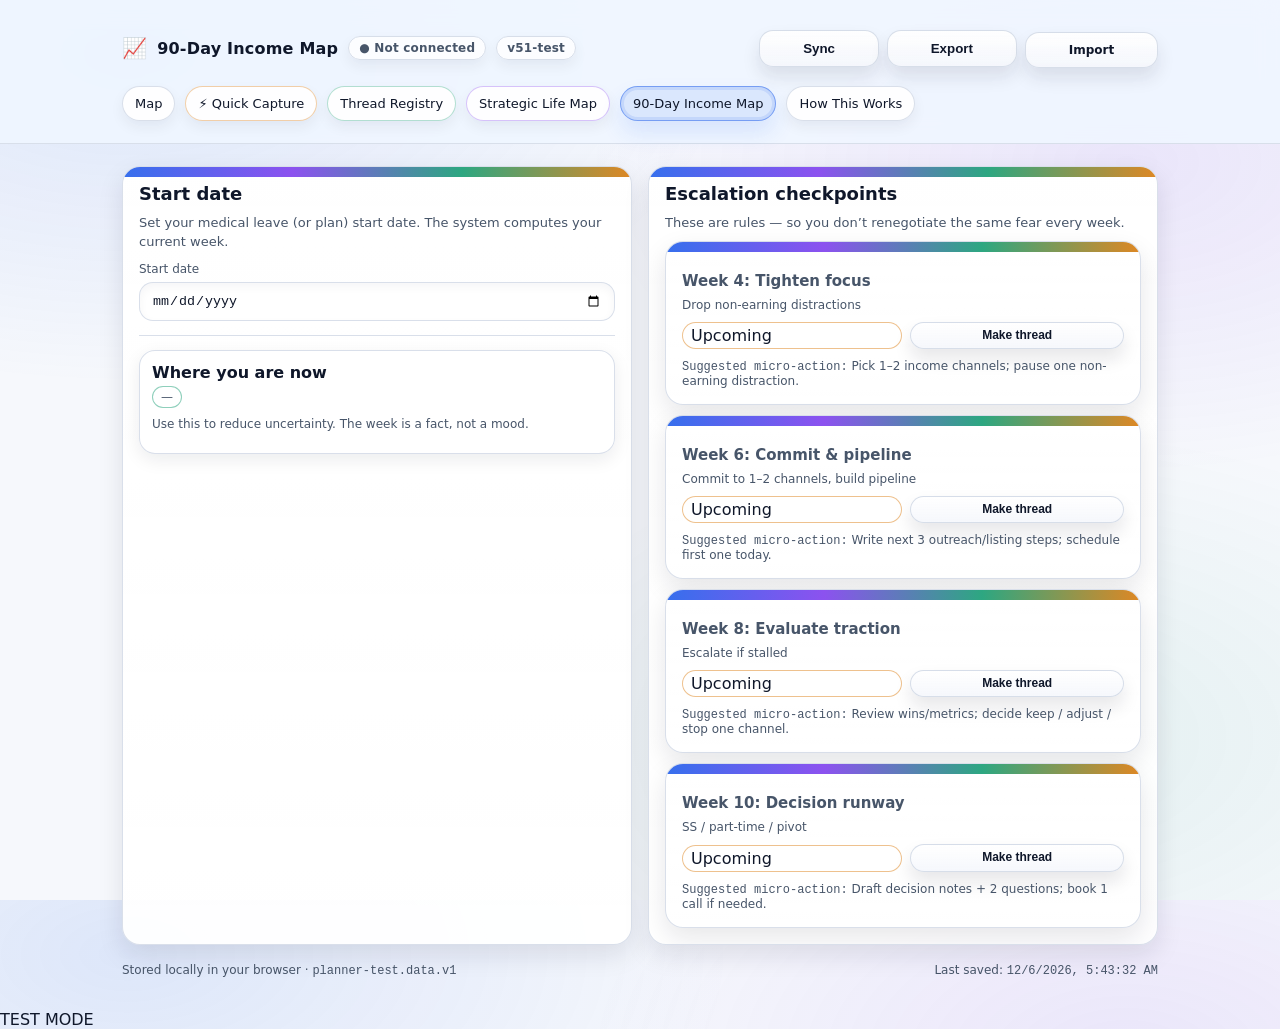
==== 90-day-income-map.html @ 7a64b138 "Add files via upload" ====
<!doctype html>
<html lang="en">
<head>
  <meta charset="utf-8"/>
  <meta name="viewport" content="width=device-width, initial-scale=1"/>
    <meta http-equiv="Cache-Control" content="no-cache, no-store, must-revalidate"/>
  <meta http-equiv="Pragma" content="no-cache"/>
  <meta http-equiv="Expires" content="0"/>
<title>90-Day Income Map · Planner</title>
  <link rel="icon" href="favicon.ico"/>
  <link rel="stylesheet" href="assets/style.css?v=50"/>
</head>
<body data-page="income">

  <div class="topbar">
    <div class="container">
      <div class="row" style="justify-content:space-between">
        <div class="brand">
          <span style="font-size:20px">📈</span>
          <span>90-Day Income Map</span>
          <span class="badge" data-sync-indicator>● Not connected</span><span class="badge" data-build></span>
        </div>
        <div class="row" style="gap:8px">
          <button class="btn" data-open-sync>Sync</button>
          <button class="btn" data-export>Export</button>
          <label class="btn" style="cursor:pointer">
            Import <input type="file" accept="application/json" data-import style="display:none">
          </label>
        </div>
      </div>

      <div class="nav">
        <a data-nav href="index.html">Map</a>
        <a data-nav href="quick-capture.html">⚡ Quick Capture</a>
        <a data-nav href="thread-registry.html">Thread Registry</a>
        <a data-nav href="strategic-life-map.html">Strategic Life Map</a>
        <a data-nav href="90-day-income-map.html">90-Day Income Map</a>
        <a data-nav href="how-this-works.html">How This Works</a>
      </div>
    </div>
  </div>


  <div class="container">
    <div class="grid">
      <div class="card">
        <h2>Start date</h2>
        <p class="kicker">Set your medical leave (or plan) start date. The system computes your current week.</p>
        <label>Start date</label>
        <input id="startDate" type="date"/>
        <hr/>
        <div class="item">
          <strong>Where you are now</strong>
          <div class="meta">
            <span class="pill good" id="weekNow"></span>
          </div>
          <p class="small">Use this to reduce uncertainty. The week is a fact, not a mood.</p>
        </div>
      </div>

      <div class="card">
        <h2>Escalation checkpoints</h2>
        <p class="kicker">These are rules — so you don’t renegotiate the same fear every week.</p>
        <div id="checkpoints" class="list"></div>
      </div>
    </div>

    <div class="footer" data-footer></div>
  </div>


  <!-- Sync Modal -->
  <div class="modal-backdrop" id="syncModalBackdrop" aria-hidden="true">
    <div class="modal" role="dialog" aria-modal="true" aria-label="Sync Settings">
      <div class="modal-header">
        <div class="modal-title">Sync (GitHub Gist)</div>
        <button class="btn" data-close-sync>Close</button>
      </div>
      <p class="kicker">Auto-pull on load is ON. Push is manual. Token stays on this device only.</p>

      <label>Gist ID</label>
      <input id="syncGistId" placeholder="paste the Gist ID from the URL"/>

      <label>GitHub Token (gist read/write)</label>
      <input id="syncToken" type="password" placeholder="paste token here"/>

      <label style="display:flex;align-items:center;gap:10px;margin-top:10px">
        <input id="syncAutoPull" type="checkbox" style="width:auto"> Enable auto-pull on page load
      </label>

      <div class="row" style="margin-top:12px">
        <button class="btn" id="syncSave">Save</button>
        <button class="btn good" id="syncPull">Pull</button>
        <button class="btn warn" id="syncForcePull">Force Pull</button>
        <button class="btn primary" id="syncPush">Push</button>
      </div>
      <div class="row" style="margin-top:10px">
        <button class="btn bad" id="syncClear">Clear sync settings (this device)</button>
      </div>
      <p class="small" id="syncStatus"></p>
      <p class="small">Cloud file name: <span class="mono">planner-data.json</span></p>
    </div>
  </div>


  <script src="assets/app.v51.js?v=50"></script>
</body>
</html>
---- assets/style.css ----
:root{
  --bg:#f6f8fc;
  --panel:#ffffff;
  --text:#0f172a;
  --muted:#475569;
  --line:#d7dee9;
  --accent:#2563eb;
  --accent2:#7c3aed;
  --accent3:#059669;
  --accent4:#d97706;
  --good:#059669;
  --warn:#d97706;
  --bad:#e11d48;
  --shadow: 0 10px 26px rgba(15,23,42,.10);
  --shadowSoft: 0 6px 18px rgba(15,23,42,.08);
  --radius: 18px;
  --mono: ui-monospace, SFMono-Regular, Menlo, Monaco, Consolas, "Liberation Mono", "Courier New", monospace;
  --sans: ui-sans-serif, system-ui, -apple-system, Segoe UI, Roboto, Helvetica, Arial, "Apple Color Emoji","Segoe UI Emoji";
}
*{box-sizing:border-box}
html,body{height:100%}
body{
  margin:0;
  font-family:var(--sans);
  color:var(--text);
  background:
    radial-gradient(1100px 600px at 10% 6%, rgba(37,99,235,.12), transparent 55%),
    radial-gradient(900px 520px at 88% 18%, rgba(124,58,237,.10), transparent 60%),
    radial-gradient(900px 520px at 80% 82%, rgba(5,150,105,.08), transparent 60%),
    var(--bg);
}
a{color:inherit; text-decoration:none}
a:hover{color:var(--accent)}
code{font-family:var(--mono); color:#3730a3}
.container{max-width:1080px; margin:0 auto; padding:22px}
.topbar{
  position:sticky; top:0; z-index:20;
  background: rgba(246,248,252,.86);
  backdrop-filter: blur(12px);
  border-bottom:1px solid rgba(215,222,233,.92);
}
.brand{display:flex; align-items:center; gap:10px; font-weight:780; letter-spacing:.2px}
.badge{
  font-size:12px; padding:4px 10px; border:1px solid var(--line);
  border-radius:999px; color:var(--muted);
  background:rgba(255,255,255,.80);
  box-shadow: 0 6px 14px rgba(15,23,42,.06);
}
.nav{display:flex; flex-wrap:wrap; gap:10px; margin-top:12px}
.nav a{
  font-size:13px;
  padding:9px 12px;
  border:1px solid rgba(215,222,233,.95);
  background: rgba(255,255,255,.92);
  border-radius:999px;
  box-shadow: 0 6px 14px rgba(15,23,42,.06);
  transition: transform .12s ease, box-shadow .12s ease, background .12s ease, border-color .12s ease;
}
.nav a:hover{transform: translateY(-1px); box-shadow: 0 12px 22px rgba(15,23,42,.10); border-color: rgba(37,99,235,.40)}
.nav a.active{
  border-color: rgba(37,99,235,.55);
  background: rgba(37,99,235,.10);
  box-shadow: 0 0 0 3px rgba(37,99,235,.12) inset, 0 12px 22px rgba(37,99,235,.12);
}
.grid{display:grid; grid-template-columns: 1fr 1fr; gap:16px}
@media (max-width: 880px){ .grid{grid-template-columns:1fr} }
.card{
  position:relative;
  background: linear-gradient(180deg, rgba(255,255,255,.98), rgba(255,255,255,.94));
  border:1px solid rgba(215,222,233,.95);
  border-radius: var(--radius);
  padding:16px;
  box-shadow: var(--shadow);
  overflow:hidden;
}
.card::before{
  content:"";
  position:absolute;
  left:0; top:0;
  width:100%;
  height:10px;
  background: linear-gradient(90deg,
    rgba(37,99,235,.92),
    rgba(124,58,237,.88),
    rgba(5,150,105,.84),
    rgba(217,119,6,.88)
  );
}
.card h2{margin:0 0 10px; font-size:18px}
.card h3{margin:14px 0 8px; font-size:15px; color:var(--muted); font-weight:680}
.card p{margin:8px 0; color:var(--muted); line-height:1.45}
.kicker{color:var(--muted); font-size:13px}
hr{border:none; border-top:1px solid rgba(215,222,233,.95); margin:14px 0}
.row{display:flex; gap:10px; flex-wrap:wrap; align-items:center}
.row > * {flex: 1 1 auto}
label{font-size:12px; color:var(--muted); display:block; margin:10px 0 6px}
input, textarea, select{
  width:100%;
  padding:10px 12px;
  border-radius: 14px;
  border:1px solid rgba(215,222,233,.95);
  background: rgba(255,255,255,.96);
  color:var(--text);
  outline:none;
  box-shadow: 0 4px 10px rgba(15,23,42,.04) inset;
}
textarea{min-height:110px; resize:vertical}
input::placeholder, textarea::placeholder{color:#94a3b8}
.btn{
  display:inline-flex; align-items:center; justify-content:center;
  padding:10px 14px;
  border-radius: 14px;
  border:1px solid rgba(215,222,233,.98);
  background: linear-gradient(180deg, rgba(255,255,255,.98), rgba(245,247,252,.92));
  color:var(--text);
  cursor:pointer;
  gap:8px;
  font-weight:700;
  box-shadow: 0 10px 18px rgba(15,23,42,.10);
  transition: transform .10s ease, box-shadow .10s ease, border-color .10s ease;
}
.btn:hover{transform: translateY(-1px); box-shadow: 0 16px 26px rgba(15,23,42,.14); border-color: rgba(37,99,235,.35)}
.btn:active{transform: translateY(0px); box-shadow: 0 8px 14px rgba(15,23,42,.10)}
.btn.primary{background: linear-gradient(180deg, rgba(37,99,235,.18), rgba(37,99,235,.10)); border-color: rgba(37,99,235,.55)}
.btn.good{background: linear-gradient(180deg, rgba(5,150,105,.16), rgba(5,150,105,.08)); border-color: rgba(5,150,105,.45)}
.btn.warn{background: linear-gradient(180deg, rgba(217,119,6,.16), rgba(217,119,6,.08)); border-color: rgba(217,119,6,.45)}
.btn.bad{background: linear-gradient(180deg, rgba(225,29,72,.12), rgba(225,29,72,.06)); border-color: rgba(225,29,72,.45)}
.small{font-size:12px; color:var(--muted)}
.mono{font-family:var(--mono); font-size:12px; color:var(--muted)}
.list{display:flex; flex-direction:column; gap:10px}
.item{
  position:relative;
  border:1px solid rgba(215,222,233,.95);
  border-radius: 16px;
  padding:12px;
  background: rgba(255,255,255,.94);
  box-shadow: var(--shadowSoft);
  transition: transform .12s ease, box-shadow .12s ease, border-color .12s ease;
}
.item:hover{transform: translateY(-1px); box-shadow: 0 16px 28px rgba(15,23,42,.12); border-color: rgba(37,99,235,.25)}
.item strong{display:block; margin-bottom:4px}
.item .meta{display:flex; gap:10px; flex-wrap:wrap; color:var(--muted); font-size:12px}
.pill{padding:3px 8px; border-radius:999px; border:1px solid rgba(215,222,233,.95); background:rgba(255,255,255,.96)}
.pill.good{border-color: rgba(5,150,105,.45)}
.pill.warn{border-color: rgba(217,119,6,.45)}
.pill.bad{border-color: rgba(225,29,72,.45)}
.footer{
  margin:18px 0 10px;
  color:var(--muted);
  font-size:12px;
  display:flex; justify-content:space-between; gap:10px; flex-wrap:wrap;
}
/* Domain coloring */
.domain-strip{
  position:absolute;
  left:0; top:0;
  width:10px; height:100%;
  border-radius: 16px 0 0 16px;
  opacity:.95;
}
.domain-health .domain-strip{ background: rgba(5,150,105,.70); }
.domain-home .domain-strip{ background: rgba(217,119,6,.70); }
.domain-work-income .domain-strip{ background: rgba(37,99,235,.70); }
.domain-relationships .domain-strip{ background: rgba(236,72,153,.55); }
.domain-creative-meaning .domain-strip{ background: rgba(124,58,237,.65); }
.domain-other .domain-strip{ background: rgba(100,116,139,.55); }
.domain-health{ background: linear-gradient(180deg, rgba(236,253,245,.90), rgba(255,255,255,.94)); }
.domain-home{ background: linear-gradient(180deg, rgba(255,251,235,.92), rgba(255,255,255,.94)); }
.domain-work-income{ background: linear-gradient(180deg, rgba(239,246,255,.92), rgba(255,255,255,.94)); }
.domain-relationships{ background: linear-gradient(180deg, rgba(253,242,248,.92), rgba(255,255,255,.94)); }
.domain-creative-meaning{ background: linear-gradient(180deg, rgba(245,243,255,.92), rgba(255,255,255,.94)); }
.domain-other{ background: linear-gradient(180deg, rgba(248,250,252,.92), rgba(255,255,255,.94)); }
/* Page themes */
body[data-page="quick"] .topbar{ background: rgba(255,247,237,.88); }
body[data-page="registry"] .topbar{ background: rgba(240,253,250,.88); }
body[data-page="lifemap"] .topbar{ background: rgba(245,243,255,.88); }
body[data-page="income"] .topbar{ background: rgba(239,246,255,.88); }
body[data-page="home"] .topbar{ background: rgba(246,248,252,.88); }
body[data-page="how"] .topbar{ background: rgba(248,250,252,.88); }
/* Modal */
.modal-backdrop{
  position:fixed; inset:0;
  background: rgba(15,23,42,.35);
  display:none;
  align-items:center;
  justify-content:center;
  z-index:999;
  padding:16px;
}
.modal{
  width:min(680px, 96vw);
  background: #ffffff;
  border:1px solid rgba(215,222,233,.95);
  border-radius: 20px;
  box-shadow: 0 22px 70px rgba(15,23,42,.22);
  padding:18px;
}
.modal-header{display:flex; justify-content:space-between; align-items:center; gap:10px}
.modal-title{ font-size:20px; font-weight:800; }


/* Nav color hints (professional) */
.nav a[data-nav][href="quick-capture.html"]{ border-color: rgba(217,119,6,.35); }
.nav a[data-nav][href="quick-capture.html"].active{ background: rgba(217,119,6,.12); border-color: rgba(217,119,6,.55); box-shadow: 0 0 0 3px rgba(217,119,6,.10) inset, 0 12px 22px rgba(217,119,6,.12); }

.nav a[data-nav][href="thread-registry.html"]{ border-color: rgba(5,150,105,.30); }
.nav a[data-nav][href="thread-registry.html"].active{ background: rgba(5,150,105,.10); border-color: rgba(5,150,105,.50); box-shadow: 0 0 0 3px rgba(5,150,105,.10) inset, 0 12px 22px rgba(5,150,105,.12); }

.nav a[data-nav][href="strategic-life-map.html"]{ border-color: rgba(124,58,237,.30); }
.nav a[data-nav][href="strategic-life-map.html"].active{ background: rgba(124,58,237,.10); border-color: rgba(124,58,237,.50); box-shadow: 0 0 0 3px rgba(124,58,237,.10) inset, 0 12px 22px rgba(124,58,237,.12); }

.nav a[data-nav][href="income-map.html"]{ border-color: rgba(37,99,235,.30); }
.nav a[data-nav][href="income-map.html"].active{ background: rgba(37,99,235,.10); border-color: rgba(37,99,235,.55); }

/* Dopamine mode: same structure, higher color energy (toggleable) */
body.dopamine{
  background:
    radial-gradient(1100px 700px at 10% 6%, rgba(37,99,235,.18), transparent 55%),
    radial-gradient(900px 560px at 88% 18%, rgba(124,58,237,.16), transparent 60%),
    radial-gradient(900px 560px at 80% 82%, rgba(5,150,105,.12), transparent 60%),
    var(--bg);
}
body.dopamine .card::before{
  height:12px;
  background: linear-gradient(90deg,
    rgba(37,99,235,.98),
    rgba(124,58,237,.92),
    rgba(5,150,105,.88),
    rgba(217,119,6,.92)
  );
}

/* Color+ mode (slightly more saturated, still professional) */
html[data-color="plus"]{
  --shadow: 0 12px 30px rgba(15,23,42,.12);
}
html[data-color="plus"] body{
  background:
    radial-gradient(1100px 600px at 10% 6%, rgba(37,99,235,.18), transparent 55%),
    radial-gradient(900px 520px at 88% 18%, rgba(124,58,237,.16), transparent 60%),
    radial-gradient(900px 520px at 80% 82%, rgba(5,150,105,.13), transparent 60%),
    var(--bg);
}
html[data-color="plus"] .card::before{
  background: linear-gradient(90deg,
    rgba(37,99,235,.98),
    rgba(124,58,237,.94),
    rgba(5,150,105,.90),
    rgba(217,119,6,.94)
  );
}


/* --- Strategic Life Map (v11) --- */
.horizon-grid{
  display:grid;
  grid-template-columns: 1fr 1fr 1.2fr; /* 3 Months a bit wider */
  gap:16px;
  align-items:start;
}
@media (max-width: 980px){
  .horizon-grid{ grid-template-columns: 1fr; }
}
.hcol{
  background: rgba(255,255,255,.86);
  border:1px solid rgba(215,222,233,.95);
  border-radius: 18px;
  padding:14px;
  box-shadow: 0 10px 26px rgba(15,23,42,.08);
}
.hcol-head h2{ margin:0 0 6px; font-size:18px; }
.domain-block{
  position:relative;
  margin-top:12px;
  border:1px solid rgba(215,222,233,.95);
  border-radius: 18px;
  padding:12px 12px 10px;
  background: rgba(255,255,255,.92);
  box-shadow: 0 8px 18px rgba(15,23,42,.06);
  overflow:hidden;
}
.domain-head{
  display:flex;
  justify-content:space-between;
  gap:10px;
  align-items:center;
  margin-bottom:10px;
}
.mini-input{
  width: 220px;
  max-width: 44vw;
  padding:10px 12px;
  border-radius: 14px;
  border:1px solid rgba(215,222,233,.95);
  background: rgba(255,255,255,.96);
}
.goal{
  position:relative;
  border:1px solid rgba(215,222,233,.95);
  border-radius: 18px;
  padding:12px;
  background: rgba(255,255,255,.94);
  box-shadow: 0 10px 22px rgba(15,23,42,.08);
  margin-bottom:10px;
}
.goal-head{
  display:flex;
  justify-content:space-between;
  gap:10px;
  align-items:flex-start;
}
.goal .meta{ margin-top:6px; gap:8px; flex-wrap:wrap; display:flex; }
.goal-list{ display:flex; flex-direction:column; }


/* --- Life Map layout fixes (v18) --- */
.horizon-grid{
  grid-template-columns: repeat(3, minmax(320px, 1fr));
}
@media (max-width: 1100px){
  .horizon-grid{
    grid-template-columns: repeat(3, minmax(300px, 1fr));
    overflow-x:auto;
    padding-bottom: 6px;
  }
  .horizon-grid::-webkit-scrollbar{ height:10px; }
}
@media (max-width: 980px){
  .horizon-grid{ grid-template-columns: 1fr; overflow-x:visible; }
}
.domain-head{
  flex-wrap: wrap;
  align-items: flex-start;
}
.domain-head > .row{
  flex-wrap: wrap;
  width: 100%;
  justify-content: flex-start;
}
.domain-head .mini-input{
  flex: 1 1 220px;
  width: auto;
  max-width: 100%;
}
.domain-head .btn{
  white-space: nowrap;
}
.goal-card{
  overflow-wrap: anywhere;
}
.goal-card .row{
  flex-wrap: wrap;
}



/* planner-test ribbon */
@media (prefers-color-scheme: light){
  }


/* Income Map small action button */
.btn.mini{padding:6px 10px; font-size:12px; line-height:1.1;}

/* Life Map goal move arrows */
.btn.arrow{
  min-width:52px;
  height:40px;
  padding:6px 10px;
  font-size:28px;
  line-height:1;
  font-weight:700;
}
.arrow.disabled{
  display:inline-flex;
  align-items:center;
  justify-content:center;
  width:44px;
  height:40px;
  opacity:0.35;
  border:1px solid var(--border);
  border-radius:14px;
  background:rgba(255,255,255,.6);
  font-size:20px;
  font-weight:700;
}

/* --- Morning Map (Phase 1/2) --- */
.hero .h1{font-size:22px;font-weight:800;margin:0;}
.hero .muted{margin-top:4px;}
.grid2{display:grid;grid-template-columns:1.1fr .9fr;gap:16px;align-items:start;}
@media (max-width: 1100px){.grid2{grid-template-columns:1fr;}}
.stack{display:flex;flex-direction:column;gap:16px;}
.cardHeader{display:flex;align-items:center;justify-content:space-between;gap:12px;margin-bottom:10px;}
.h2{font-size:16px;font-weight:800;margin:0;}
.bigText{width:100%;min-height:420px;resize:vertical;}
.scratch{width:100%;min-height:140px;resize:vertical;}
.field{margin-top:10px;}
.field label{display:block;font-size:12px;opacity:.8;margin-bottom:6px;}
.field input,.field select{width:100%;}
.hint{font-size:12px;opacity:.75;margin-top:6px;}
.slot{margin-top:10px;}
.helpIcon{
  margin-left:8px;
  width:22px;height:22px;
  border-radius:999px;
  border:1px solid rgba(70,90,140,.35);
  background:rgba(255,255,255,.75);
  cursor:pointer;
  font-weight:800;
}
.helpIcon:hover{background:#fff;}
.popover[aria-hidden="true"]{display:none;}
.popover{
  position:fixed;inset:0;
  background:rgba(15,18,35,.35);
  display:flex;align-items:flex-end;justify-content:center;
  padding:18px;
  z-index:9999;
}
.popoverInner{
  width:min(760px, 96vw);
  background:#fff;
  border-radius:18px;
  padding:16px;
  box-shadow:0 20px 60px rgba(0,0,0,.25);
}
.popoverText{white-space:pre-wrap;line-height:1.35;margin-bottom:12px;}

/* Home quick links */
.quicklinks{ display:flex; flex-wrap:wrap; gap:10px; }
.qlbtn{
  display:inline-flex; align-items:center; justify-content:center;
  padding:12px 14px; border-radius:14px;
  border:1px solid rgba(0,0,0,.12);
  background: rgba(255,255,255,.8);
  text-decoration:none; color: inherit;
  font-weight: 600;
}
.qlbtn:hover{ box-shadow: 0 10px 24px rgba(0,0,0,.08); transform: translateY(-1px); }


/* === TEST Debug Panel === */
#debugPanel{position:fixed;right:12px;bottom:12px;z-index:9999;background:rgba(20,20,20,.92);color:#fff;border:1px solid rgba(255,255,255,.12);border-radius:12px;min-width:260px;max-width:360px;font-size:12px;box-shadow:0 10px 30px rgba(0,0,0,.35)}
#debugPanel .dbg-head{display:flex;align-items:center;justify-content:space-between;padding:8px 10px;border-bottom:1px solid rgba(255,255,255,.12)}
#debugPanel .dbg-body{padding:8px 10px;line-height:1.4}
#debugPanel .dbg-k{opacity:.75}
#debugPanel .dbg-btn{background:transparent;border:0;color:#fff;cursor:pointer;font-size:14px;line-height:1}


/* Home quick links */
.quicklinksCard{margin:14px 0;}
.quicklinksGrid{display:flex;flex-wrap:wrap;gap:10px;}
.btn.big{padding:12px 14px;border-radius:14px;}
.btn.big{display:inline-flex;align-items:center;justify-content:center;text-decoration:none;}


/* North Star (Orientation Layer) */
.northStarCard{
  background:#ffffff;
  border:1px solid rgba(0,0,0,.08);
  border-radius:16px;
  padding:16px;
  box-shadow:0 10px 26px rgba(0,0,0,.06);
}
.nsPreview{
  font-size:22px;
  font-weight:600;
  color:#2f5fb3;
  line-height:1.35;
  margin:4px 0 10px;
}
.nsText{
  width:100%;
  min-height:120px;
  font-size:16px;
  line-height:1.5;
  padding:12px;
  border-radius:12px;
  border:1px solid rgba(0,0,0,.12);
}
.notesText{
  width:100%;
  min-height:260px;
  font-size:14px;
  line-height:1.5;
  padding:12px;
  border-radius:12px;
  border:1px solid rgba(0,0,0,.12);
  color:#111;
}
.spacer{height:14px;}
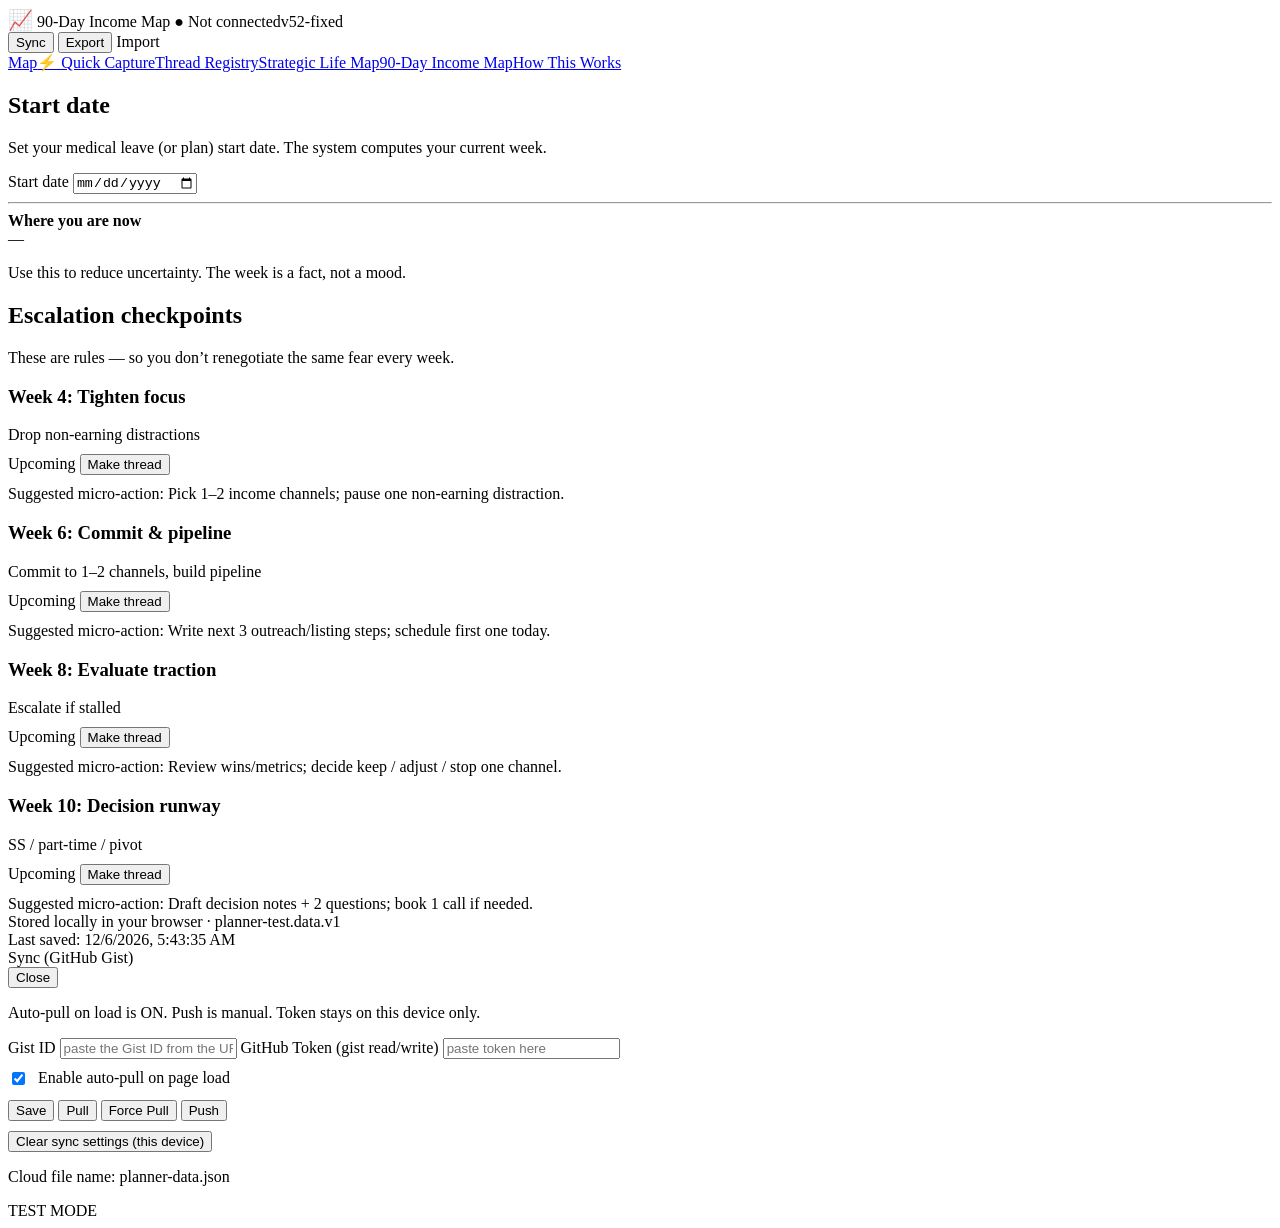
==== commit 092b93bb: "Add files via upload" ====
--- a/90-day-income-map.html
+++ b/90-day-income-map.html
@@ -8,7 +8,7 @@
   <meta http-equiv="Expires" content="0"/>
 <title>90-Day Income Map · Planner</title>
   <link rel="icon" href="favicon.ico"/>
-  <link rel="stylesheet" href="assets/style.css?v=50"/>
+  <link rel="stylesheet" href="assets/style.css?v=52"/>
 </head>
 <body data-page="income">
 
@@ -103,6 +103,6 @@
   </div>
 
 
-  <script src="assets/app.v51.js?v=50"></script>
+  <script src="assets/app.v52.js?v=52"></script>
 </body>
 </html>
--- a/assets/style.css
+++ b/assets/style.css
@@ -1,492 +1,57 @@
-:root{
-  --bg:#f6f8fc;
-  --panel:#ffffff;
-  --text:#0f172a;
-  --muted:#475569;
-  --line:#d7dee9;
-  --accent:#2563eb;
-  --accent2:#7c3aed;
-  --accent3:#059669;
-  --accent4:#d97706;
-  --good:#059669;
-  --warn:#d97706;
-  --bad:#e11d48;
-  --shadow: 0 10px 26px rgba(15,23,42,.10);
-  --shadowSoft: 0 6px 18px rgba(15,23,42,.08);
-  --radius: 18px;
-  --mono: ui-monospace, SFMono-Regular, Menlo, Monaco, Consolas, "Liberation Mono", "Courier New", monospace;
-  --sans: ui-sans-serif, system-ui, -apple-system, Segoe UI, Roboto, Helvetica, Arial, "Apple Color Emoji","Segoe UI Emoji";
-}
-*{box-sizing:border-box}
-html,body{height:100%}
-body{
-  margin:0;
-  font-family:var(--sans);
-  color:var(--text);
-  background:
-    radial-gradient(1100px 600px at 10% 6%, rgba(37,99,235,.12), transparent 55%),
-    radial-gradient(900px 520px at 88% 18%, rgba(124,58,237,.10), transparent 60%),
-    radial-gradient(900px 520px at 80% 82%, rgba(5,150,105,.08), transparent 60%),
-    var(--bg);
-}
-a{color:inherit; text-decoration:none}
-a:hover{color:var(--accent)}
-code{font-family:var(--mono); color:#3730a3}
-.container{max-width:1080px; margin:0 auto; padding:22px}
-.topbar{
-  position:sticky; top:0; z-index:20;
-  background: rgba(246,248,252,.86);
-  backdrop-filter: blur(12px);
-  border-bottom:1px solid rgba(215,222,233,.92);
-}
-.brand{display:flex; align-items:center; gap:10px; font-weight:780; letter-spacing:.2px}
-.badge{
-  font-size:12px; padding:4px 10px; border:1px solid var(--line);
-  border-radius:999px; color:var(--muted);
-  background:rgba(255,255,255,.80);
-  box-shadow: 0 6px 14px rgba(15,23,42,.06);
-}
-.nav{display:flex; flex-wrap:wrap; gap:10px; margin-top:12px}
-.nav a{
-  font-size:13px;
-  padding:9px 12px;
-  border:1px solid rgba(215,222,233,.95);
-  background: rgba(255,255,255,.92);
-  border-radius:999px;
-  box-shadow: 0 6px 14px rgba(15,23,42,.06);
-  transition: transform .12s ease, box-shadow .12s ease, background .12s ease, border-color .12s ease;
-}
-.nav a:hover{transform: translateY(-1px); box-shadow: 0 12px 22px rgba(15,23,42,.10); border-color: rgba(37,99,235,.40)}
-.nav a.active{
-  border-color: rgba(37,99,235,.55);
-  background: rgba(37,99,235,.10);
-  box-shadow: 0 0 0 3px rgba(37,99,235,.12) inset, 0 12px 22px rgba(37,99,235,.12);
-}
-.grid{display:grid; grid-template-columns: 1fr 1fr; gap:16px}
-@media (max-width: 880px){ .grid{grid-template-columns:1fr} }
-.card{
-  position:relative;
-  background: linear-gradient(180deg, rgba(255,255,255,.98), rgba(255,255,255,.94));
-  border:1px solid rgba(215,222,233,.95);
-  border-radius: var(--radius);
-  padding:16px;
-  box-shadow: var(--shadow);
-  overflow:hidden;
-}
-.card::before{
-  content:"";
-  position:absolute;
-  left:0; top:0;
-  width:100%;
-  height:10px;
-  background: linear-gradient(90deg,
-    rgba(37,99,235,.92),
-    rgba(124,58,237,.88),
-    rgba(5,150,105,.84),
-    rgba(217,119,6,.88)
-  );
-}
-.card h2{margin:0 0 10px; font-size:18px}
-.card h3{margin:14px 0 8px; font-size:15px; color:var(--muted); font-weight:680}
-.card p{margin:8px 0; color:var(--muted); line-height:1.45}
-.kicker{color:var(--muted); font-size:13px}
-hr{border:none; border-top:1px solid rgba(215,222,233,.95); margin:14px 0}
-.row{display:flex; gap:10px; flex-wrap:wrap; align-items:center}
-.row > * {flex: 1 1 auto}
-label{font-size:12px; color:var(--muted); display:block; margin:10px 0 6px}
-input, textarea, select{
-  width:100%;
-  padding:10px 12px;
-  border-radius: 14px;
-  border:1px solid rgba(215,222,233,.95);
-  background: rgba(255,255,255,.96);
-  color:var(--text);
-  outline:none;
-  box-shadow: 0 4px 10px rgba(15,23,42,.04) inset;
-}
-textarea{min-height:110px; resize:vertical}
-input::placeholder, textarea::placeholder{color:#94a3b8}
-.btn{
-  display:inline-flex; align-items:center; justify-content:center;
-  padding:10px 14px;
-  border-radius: 14px;
-  border:1px solid rgba(215,222,233,.98);
-  background: linear-gradient(180deg, rgba(255,255,255,.98), rgba(245,247,252,.92));
-  color:var(--text);
-  cursor:pointer;
-  gap:8px;
-  font-weight:700;
-  box-shadow: 0 10px 18px rgba(15,23,42,.10);
-  transition: transform .10s ease, box-shadow .10s ease, border-color .10s ease;
-}
-.btn:hover{transform: translateY(-1px); box-shadow: 0 16px 26px rgba(15,23,42,.14); border-color: rgba(37,99,235,.35)}
-.btn:active{transform: translateY(0px); box-shadow: 0 8px 14px rgba(15,23,42,.10)}
-.btn.primary{background: linear-gradient(180deg, rgba(37,99,235,.18), rgba(37,99,235,.10)); border-color: rgba(37,99,235,.55)}
-.btn.good{background: linear-gradient(180deg, rgba(5,150,105,.16), rgba(5,150,105,.08)); border-color: rgba(5,150,105,.45)}
-.btn.warn{background: linear-gradient(180deg, rgba(217,119,6,.16), rgba(217,119,6,.08)); border-color: rgba(217,119,6,.45)}
-.btn.bad{background: linear-gradient(180deg, rgba(225,29,72,.12), rgba(225,29,72,.06)); border-color: rgba(225,29,72,.45)}
-.small{font-size:12px; color:var(--muted)}
-.mono{font-family:var(--mono); font-size:12px; color:var(--muted)}
-.list{display:flex; flex-direction:column; gap:10px}
-.item{
-  position:relative;
-  border:1px solid rgba(215,222,233,.95);
-  border-radius: 16px;
-  padding:12px;
-  background: rgba(255,255,255,.94);
-  box-shadow: var(--shadowSoft);
-  transition: transform .12s ease, box-shadow .12s ease, border-color .12s ease;
-}
-.item:hover{transform: translateY(-1px); box-shadow: 0 16px 28px rgba(15,23,42,.12); border-color: rgba(37,99,235,.25)}
-.item strong{display:block; margin-bottom:4px}
-.item .meta{display:flex; gap:10px; flex-wrap:wrap; color:var(--muted); font-size:12px}
-.pill{padding:3px 8px; border-radius:999px; border:1px solid rgba(215,222,233,.95); background:rgba(255,255,255,.96)}
-.pill.good{border-color: rgba(5,150,105,.45)}
-.pill.warn{border-color: rgba(217,119,6,.45)}
-.pill.bad{border-color: rgba(225,29,72,.45)}
-.footer{
-  margin:18px 0 10px;
-  color:var(--muted);
-  font-size:12px;
-  display:flex; justify-content:space-between; gap:10px; flex-wrap:wrap;
-}
-/* Domain coloring */
-.domain-strip{
-  position:absolute;
-  left:0; top:0;
-  width:10px; height:100%;
-  border-radius: 16px 0 0 16px;
-  opacity:.95;
-}
-.domain-health .domain-strip{ background: rgba(5,150,105,.70); }
-.domain-home .domain-strip{ background: rgba(217,119,6,.70); }
-.domain-work-income .domain-strip{ background: rgba(37,99,235,.70); }
-.domain-relationships .domain-strip{ background: rgba(236,72,153,.55); }
-.domain-creative-meaning .domain-strip{ background: rgba(124,58,237,.65); }
-.domain-other .domain-strip{ background: rgba(100,116,139,.55); }
-.domain-health{ background: linear-gradient(180deg, rgba(236,253,245,.90), rgba(255,255,255,.94)); }
-.domain-home{ background: linear-gradient(180deg, rgba(255,251,235,.92), rgba(255,255,255,.94)); }
-.domain-work-income{ background: linear-gradient(180deg, rgba(239,246,255,.92), rgba(255,255,255,.94)); }
-.domain-relationships{ background: linear-gradient(180deg, rgba(253,242,248,.92), rgba(255,255,255,.94)); }
-.domain-creative-meaning{ background: linear-gradient(180deg, rgba(245,243,255,.92), rgba(255,255,255,.94)); }
-.domain-other{ background: linear-gradient(180deg, rgba(248,250,252,.92), rgba(255,255,255,.94)); }
-/* Page themes */
-body[data-page="quick"] .topbar{ background: rgba(255,247,237,.88); }
-body[data-page="registry"] .topbar{ background: rgba(240,253,250,.88); }
-body[data-page="lifemap"] .topbar{ background: rgba(245,243,255,.88); }
-body[data-page="income"] .topbar{ background: rgba(239,246,255,.88); }
-body[data-page="home"] .topbar{ background: rgba(246,248,252,.88); }
-body[data-page="how"] .topbar{ background: rgba(248,250,252,.88); }
-/* Modal */
-.modal-backdrop{
-  position:fixed; inset:0;
-  background: rgba(15,23,42,.35);
-  display:none;
-  align-items:center;
-  justify-content:center;
-  z-index:999;
-  padding:16px;
-}
-.modal{
-  width:min(680px, 96vw);
-  background: #ffffff;
-  border:1px solid rgba(215,222,233,.95);
-  border-radius: 20px;
-  box-shadow: 0 22px 70px rgba(15,23,42,.22);
-  padding:18px;
-}
-.modal-header{display:flex; justify-content:space-between; align-items:center; gap:10px}
-.modal-title{ font-size:20px; font-weight:800; }
 
-
-/* Nav color hints (professional) */
-.nav a[data-nav][href="quick-capture.html"]{ border-color: rgba(217,119,6,.35); }
-.nav a[data-nav][href="quick-capture.html"].active{ background: rgba(217,119,6,.12); border-color: rgba(217,119,6,.55); box-shadow: 0 0 0 3px rgba(217,119,6,.10) inset, 0 12px 22px rgba(217,119,6,.12); }
-
-.nav a[data-nav][href="thread-registry.html"]{ border-color: rgba(5,150,105,.30); }
-.nav a[data-nav][href="thread-registry.html"].active{ background: rgba(5,150,105,.10); border-color: rgba(5,150,105,.50); box-shadow: 0 0 0 3px rgba(5,150,105,.10) inset, 0 12px 22px rgba(5,150,105,.12); }
-
-.nav a[data-nav][href="strategic-life-map.html"]{ border-color: rgba(124,58,237,.30); }
-.nav a[data-nav][href="strategic-life-map.html"].active{ background: rgba(124,58,237,.10); border-color: rgba(124,58,237,.50); box-shadow: 0 0 0 3px rgba(124,58,237,.10) inset, 0 12px 22px rgba(124,58,237,.12); }
-
-.nav a[data-nav][href="income-map.html"]{ border-color: rgba(37,99,235,.30); }
-.nav a[data-nav][href="income-map.html"].active{ background: rgba(37,99,235,.10); border-color: rgba(37,99,235,.55); }
-
-/* Dopamine mode: same structure, higher color energy (toggleable) */
-body.dopamine{
-  background:
-    radial-gradient(1100px 700px at 10% 6%, rgba(37,99,235,.18), transparent 55%),
-    radial-gradient(900px 560px at 88% 18%, rgba(124,58,237,.16), transparent 60%),
-    radial-gradient(900px 560px at 80% 82%, rgba(5,150,105,.12), transparent 60%),
-    var(--bg);
-}
-body.dopamine .card::before{
-  height:12px;
-  background: linear-gradient(90deg,
-    rgba(37,99,235,.98),
-    rgba(124,58,237,.92),
-    rgba(5,150,105,.88),
-    rgba(217,119,6,.92)
-  );
+/* === Arrow buttons (Life Map horizon move) === */
+.arrow-btn {
+  font-size: 12px;
+  font-weight: 700;
+  padding: 6px 10px;
+  white-space: nowrap;
+  letter-spacing: .2px;
+  border-radius: 10px;
+  line-height: 1.2;
+  min-width: 72px;
 }
 
-/* Color+ mode (slightly more saturated, still professional) */
-html[data-color="plus"]{
-  --shadow: 0 12px 30px rgba(15,23,42,.12);
+/* === Thread link pills with status badge (Life Map) === */
+.thread-links-row {
+  display: flex;
+  flex-wrap: wrap;
+  gap: 6px;
+  margin-top: 8px;
 }
-html[data-color="plus"] body{
-  background:
-    radial-gradient(1100px 600px at 10% 6%, rgba(37,99,235,.18), transparent 55%),
-    radial-gradient(900px 520px at 88% 18%, rgba(124,58,237,.16), transparent 60%),
-    radial-gradient(900px 520px at 80% 82%, rgba(5,150,105,.13), transparent 60%),
-    var(--bg);
+.thread-link-pill {
+  display: inline-flex;
+  align-items: center;
+  gap: 5px;
+  padding: 5px 10px;
+  border-radius: 999px;
+  border: 1px solid rgba(37,99,235,.30);
+  background: rgba(239,246,255,.80);
+  cursor: pointer;
+  font-size: 12px;
+  font-weight: 600;
+  max-width: 100%;
+  transition: box-shadow .12s, transform .12s;
 }
-html[data-color="plus"] .card::before{
-  background: linear-gradient(90deg,
-    rgba(37,99,235,.98),
-    rgba(124,58,237,.94),
-    rgba(5,150,105,.90),
-    rgba(217,119,6,.94)
-  );
+.thread-link-pill:hover {
+  box-shadow: 0 6px 16px rgba(37,99,235,.18);
+  transform: translateY(-1px);
 }
-
-
-/* --- Strategic Life Map (v11) --- */
-.horizon-grid{
-  display:grid;
-  grid-template-columns: 1fr 1fr 1.2fr; /* 3 Months a bit wider */
-  gap:16px;
-  align-items:start;
+.tlp-icon  { flex-shrink: 0; }
+.tlp-title {
+  overflow: hidden;
+  text-overflow: ellipsis;
+  white-space: nowrap;
+  max-width: 160px;
+  color: #1e40af;
 }
-@media (max-width: 980px){
-  .horizon-grid{ grid-template-columns: 1fr; }
+.tlp-status {
+  flex-shrink: 0;
+  padding: 2px 7px;
+  border-radius: 999px;
+  font-size: 11px;
+  font-weight: 700;
 }
-.hcol{
-  background: rgba(255,255,255,.86);
-  border:1px solid rgba(215,222,233,.95);
-  border-radius: 18px;
-  padding:14px;
-  box-shadow: 0 10px 26px rgba(15,23,42,.08);
-}
-.hcol-head h2{ margin:0 0 6px; font-size:18px; }
-.domain-block{
-  position:relative;
-  margin-top:12px;
-  border:1px solid rgba(215,222,233,.95);
-  border-radius: 18px;
-  padding:12px 12px 10px;
-  background: rgba(255,255,255,.92);
-  box-shadow: 0 8px 18px rgba(15,23,42,.06);
-  overflow:hidden;
-}
-.domain-head{
-  display:flex;
-  justify-content:space-between;
-  gap:10px;
-  align-items:center;
-  margin-bottom:10px;
-}
-.mini-input{
-  width: 220px;
-  max-width: 44vw;
-  padding:10px 12px;
-  border-radius: 14px;
-  border:1px solid rgba(215,222,233,.95);
-  background: rgba(255,255,255,.96);
-}
-.goal{
-  position:relative;
-  border:1px solid rgba(215,222,233,.95);
-  border-radius: 18px;
-  padding:12px;
-  background: rgba(255,255,255,.94);
-  box-shadow: 0 10px 22px rgba(15,23,42,.08);
-  margin-bottom:10px;
-}
-.goal-head{
-  display:flex;
-  justify-content:space-between;
-  gap:10px;
-  align-items:flex-start;
-}
-.goal .meta{ margin-top:6px; gap:8px; flex-wrap:wrap; display:flex; }
-.goal-list{ display:flex; flex-direction:column; }
-
-
-/* --- Life Map layout fixes (v18) --- */
-.horizon-grid{
-  grid-template-columns: repeat(3, minmax(320px, 1fr));
-}
-@media (max-width: 1100px){
-  .horizon-grid{
-    grid-template-columns: repeat(3, minmax(300px, 1fr));
-    overflow-x:auto;
-    padding-bottom: 6px;
-  }
-  .horizon-grid::-webkit-scrollbar{ height:10px; }
-}
-@media (max-width: 980px){
-  .horizon-grid{ grid-template-columns: 1fr; overflow-x:visible; }
-}
-.domain-head{
-  flex-wrap: wrap;
-  align-items: flex-start;
-}
-.domain-head > .row{
-  flex-wrap: wrap;
-  width: 100%;
-  justify-content: flex-start;
-}
-.domain-head .mini-input{
-  flex: 1 1 220px;
-  width: auto;
-  max-width: 100%;
-}
-.domain-head .btn{
-  white-space: nowrap;
-}
-.goal-card{
-  overflow-wrap: anywhere;
-}
-.goal-card .row{
-  flex-wrap: wrap;
-}
-
-
-
-/* planner-test ribbon */
-@media (prefers-color-scheme: light){
-  }
-
-
-/* Income Map small action button */
-.btn.mini{padding:6px 10px; font-size:12px; line-height:1.1;}
-
-/* Life Map goal move arrows */
-.btn.arrow{
-  min-width:52px;
-  height:40px;
-  padding:6px 10px;
-  font-size:28px;
-  line-height:1;
-  font-weight:700;
-}
-.arrow.disabled{
-  display:inline-flex;
-  align-items:center;
-  justify-content:center;
-  width:44px;
-  height:40px;
-  opacity:0.35;
-  border:1px solid var(--border);
-  border-radius:14px;
-  background:rgba(255,255,255,.6);
-  font-size:20px;
-  font-weight:700;
-}
-
-/* --- Morning Map (Phase 1/2) --- */
-.hero .h1{font-size:22px;font-weight:800;margin:0;}
-.hero .muted{margin-top:4px;}
-.grid2{display:grid;grid-template-columns:1.1fr .9fr;gap:16px;align-items:start;}
-@media (max-width: 1100px){.grid2{grid-template-columns:1fr;}}
-.stack{display:flex;flex-direction:column;gap:16px;}
-.cardHeader{display:flex;align-items:center;justify-content:space-between;gap:12px;margin-bottom:10px;}
-.h2{font-size:16px;font-weight:800;margin:0;}
-.bigText{width:100%;min-height:420px;resize:vertical;}
-.scratch{width:100%;min-height:140px;resize:vertical;}
-.field{margin-top:10px;}
-.field label{display:block;font-size:12px;opacity:.8;margin-bottom:6px;}
-.field input,.field select{width:100%;}
-.hint{font-size:12px;opacity:.75;margin-top:6px;}
-.slot{margin-top:10px;}
-.helpIcon{
-  margin-left:8px;
-  width:22px;height:22px;
-  border-radius:999px;
-  border:1px solid rgba(70,90,140,.35);
-  background:rgba(255,255,255,.75);
-  cursor:pointer;
-  font-weight:800;
-}
-.helpIcon:hover{background:#fff;}
-.popover[aria-hidden="true"]{display:none;}
-.popover{
-  position:fixed;inset:0;
-  background:rgba(15,18,35,.35);
-  display:flex;align-items:flex-end;justify-content:center;
-  padding:18px;
-  z-index:9999;
-}
-.popoverInner{
-  width:min(760px, 96vw);
-  background:#fff;
-  border-radius:18px;
-  padding:16px;
-  box-shadow:0 20px 60px rgba(0,0,0,.25);
-}
-.popoverText{white-space:pre-wrap;line-height:1.35;margin-bottom:12px;}
-
-/* Home quick links */
-.quicklinks{ display:flex; flex-wrap:wrap; gap:10px; }
-.qlbtn{
-  display:inline-flex; align-items:center; justify-content:center;
-  padding:12px 14px; border-radius:14px;
-  border:1px solid rgba(0,0,0,.12);
-  background: rgba(255,255,255,.8);
-  text-decoration:none; color: inherit;
-  font-weight: 600;
-}
-.qlbtn:hover{ box-shadow: 0 10px 24px rgba(0,0,0,.08); transform: translateY(-1px); }
-
-
-/* === TEST Debug Panel === */
-#debugPanel{position:fixed;right:12px;bottom:12px;z-index:9999;background:rgba(20,20,20,.92);color:#fff;border:1px solid rgba(255,255,255,.12);border-radius:12px;min-width:260px;max-width:360px;font-size:12px;box-shadow:0 10px 30px rgba(0,0,0,.35)}
-#debugPanel .dbg-head{display:flex;align-items:center;justify-content:space-between;padding:8px 10px;border-bottom:1px solid rgba(255,255,255,.12)}
-#debugPanel .dbg-body{padding:8px 10px;line-height:1.4}
-#debugPanel .dbg-k{opacity:.75}
-#debugPanel .dbg-btn{background:transparent;border:0;color:#fff;cursor:pointer;font-size:14px;line-height:1}
-
-
-/* Home quick links */
-.quicklinksCard{margin:14px 0;}
-.quicklinksGrid{display:flex;flex-wrap:wrap;gap:10px;}
-.btn.big{padding:12px 14px;border-radius:14px;}
-.btn.big{display:inline-flex;align-items:center;justify-content:center;text-decoration:none;}
-
-
-/* North Star (Orientation Layer) */
-.northStarCard{
-  background:#ffffff;
-  border:1px solid rgba(0,0,0,.08);
-  border-radius:16px;
-  padding:16px;
-  box-shadow:0 10px 26px rgba(0,0,0,.06);
-}
-.nsPreview{
-  font-size:22px;
-  font-weight:600;
-  color:#2f5fb3;
-  line-height:1.35;
-  margin:4px 0 10px;
-}
-.nsText{
-  width:100%;
-  min-height:120px;
-  font-size:16px;
-  line-height:1.5;
-  padding:12px;
-  border-radius:12px;
-  border:1px solid rgba(0,0,0,.12);
-}
-.notesText{
-  width:100%;
-  min-height:260px;
-  font-size:14px;
-  line-height:1.5;
-  padding:12px;
-  border-radius:12px;
-  border:1px solid rgba(0,0,0,.12);
-  color:#111;
-}
-.spacer{height:14px;}
+.tls-active  { background: rgba(37,99,235,.15);  color: #1d4ed8; border: 1px solid rgba(37,99,235,.30); }
+.tls-paused  { background: rgba(217,119,6,.14);  color: #92400e; border: 1px solid rgba(217,119,6,.35); }
+.tls-done    { background: rgba(5,150,105,.14);  color: #065f46; border: 1px solid rgba(5,150,105,.35); }
+.tls-idle    { background: rgba(148,163,184,.18);color: #475569; border: 1px solid rgba(148,163,184,.40); }
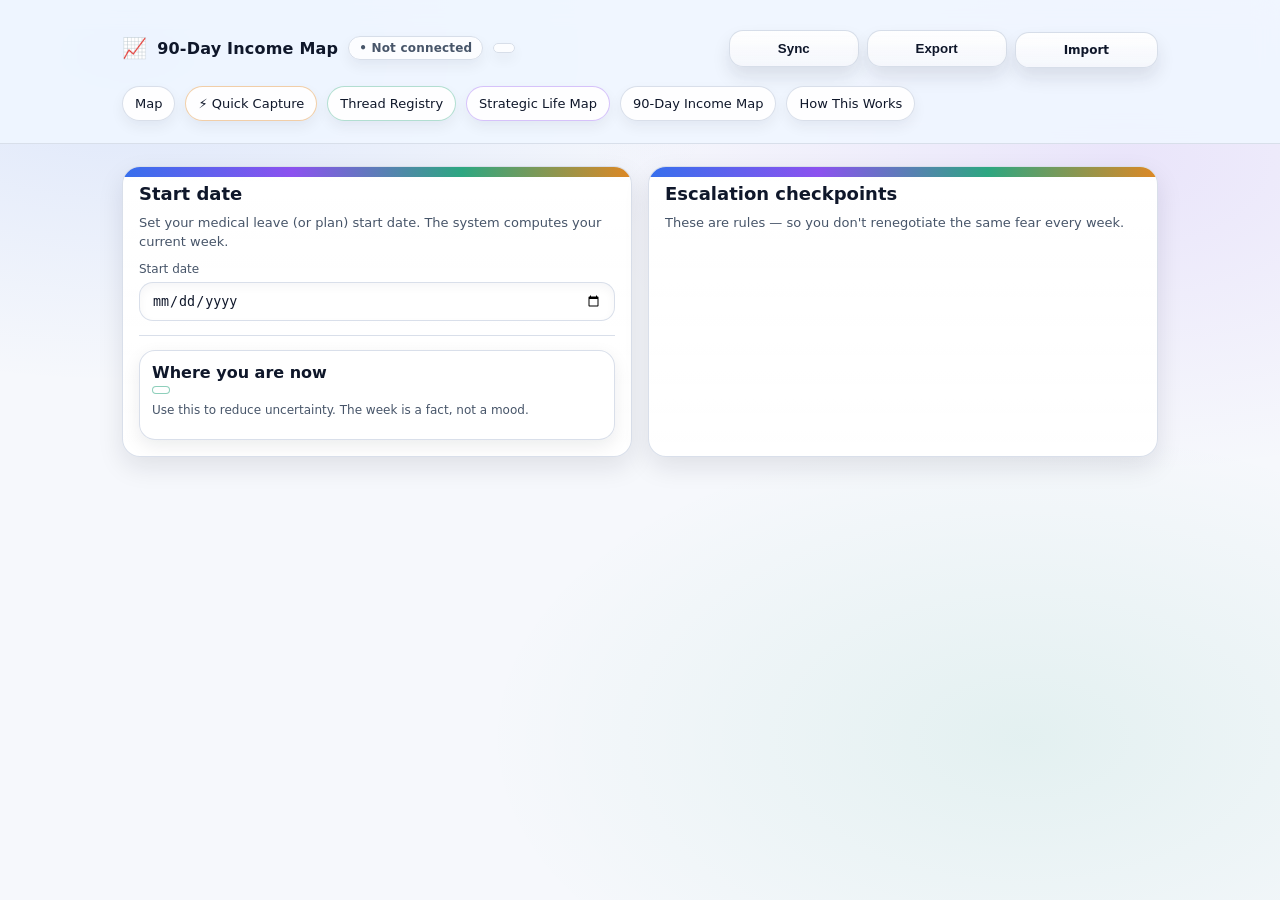
==== commit 6e2dd5ee: "Add files via upload" ====
--- a/90-day-income-map.html
+++ b/90-day-income-map.html
@@ -3,22 +3,22 @@
 <head>
   <meta charset="utf-8"/>
   <meta name="viewport" content="width=device-width, initial-scale=1"/>
-    <meta http-equiv="Cache-Control" content="no-cache, no-store, must-revalidate"/>
+  <meta http-equiv="Cache-Control" content="no-cache, no-store, must-revalidate"/>
   <meta http-equiv="Pragma" content="no-cache"/>
   <meta http-equiv="Expires" content="0"/>
-<title>90-Day Income Map · Planner</title>
+  <title>90-Day Income Map · Planner</title>
   <link rel="icon" href="favicon.ico"/>
-  <link rel="stylesheet" href="assets/style.css?v=52"/>
+  <link rel="stylesheet" href="assets/style.css?v=53"/>
 </head>
 <body data-page="income">
-
   <div class="topbar">
     <div class="container">
       <div class="row" style="justify-content:space-between">
         <div class="brand">
           <span style="font-size:20px">📈</span>
           <span>90-Day Income Map</span>
-          <span class="badge" data-sync-indicator>● Not connected</span><span class="badge" data-build></span>
+          <span class="badge" data-sync-indicator>• Not connected</span>
+          <span class="badge" data-build></span>
         </div>
         <div class="row" style="gap:8px">
           <button class="btn" data-open-sync>Sync</button>
@@ -28,18 +28,16 @@
           </label>
         </div>
       </div>
-
       <div class="nav">
         <a data-nav href="index.html">Map</a>
         <a data-nav href="quick-capture.html">⚡ Quick Capture</a>
         <a data-nav href="thread-registry.html">Thread Registry</a>
         <a data-nav href="strategic-life-map.html">Strategic Life Map</a>
-        <a data-nav href="90-day-income-map.html">90-Day Income Map</a>
+        <a data-nav href="90-day-income-map.html">90‑Day Income Map</a>
         <a data-nav href="how-this-works.html">How This Works</a>
       </div>
     </div>
   </div>
-
 
   <div class="container">
     <div class="grid">
@@ -57,19 +55,15 @@
           <p class="small">Use this to reduce uncertainty. The week is a fact, not a mood.</p>
         </div>
       </div>
-
       <div class="card">
         <h2>Escalation checkpoints</h2>
-        <p class="kicker">These are rules — so you don’t renegotiate the same fear every week.</p>
+        <p class="kicker">These are rules — so you don't renegotiate the same fear every week.</p>
         <div id="checkpoints" class="list"></div>
       </div>
     </div>
-
     <div class="footer" data-footer></div>
   </div>
 
-
-  <!-- Sync Modal -->
   <div class="modal-backdrop" id="syncModalBackdrop" aria-hidden="true">
     <div class="modal" role="dialog" aria-modal="true" aria-label="Sync Settings">
       <div class="modal-header">
@@ -77,17 +71,13 @@
         <button class="btn" data-close-sync>Close</button>
       </div>
       <p class="kicker">Auto-pull on load is ON. Push is manual. Token stays on this device only.</p>
-
       <label>Gist ID</label>
       <input id="syncGistId" placeholder="paste the Gist ID from the URL"/>
-
       <label>GitHub Token (gist read/write)</label>
       <input id="syncToken" type="password" placeholder="paste token here"/>
-
       <label style="display:flex;align-items:center;gap:10px;margin-top:10px">
         <input id="syncAutoPull" type="checkbox" style="width:auto"> Enable auto-pull on page load
       </label>
-
       <div class="row" style="margin-top:12px">
         <button class="btn" id="syncSave">Save</button>
         <button class="btn good" id="syncPull">Pull</button>
@@ -102,7 +92,6 @@
     </div>
   </div>
 
-
-  <script src="assets/app.v52.js?v=52"></script>
+  <script src="assets/app.v53.js?v=53"></script>
 </body>
 </html>
--- a/assets/style.css
+++ b/assets/style.css
@@ -1,3 +1,495 @@
+:root{
+  --bg:#f6f8fc;
+  --panel:#ffffff;
+  --text:#0f172a;
+  --muted:#475569;
+  --line:#d7dee9;
+  --accent:#2563eb;
+  --accent2:#7c3aed;
+  --accent3:#059669;
+  --accent4:#d97706;
+  --good:#059669;
+  --warn:#d97706;
+  --bad:#e11d48;
+  --shadow: 0 10px 26px rgba(15,23,42,.10);
+  --shadowSoft: 0 6px 18px rgba(15,23,42,.08);
+  --radius: 18px;
+  --mono: ui-monospace, SFMono-Regular, Menlo, Monaco, Consolas, "Liberation Mono", "Courier New", monospace;
+  --sans: ui-sans-serif, system-ui, -apple-system, Segoe UI, Roboto, Helvetica, Arial, "Apple Color Emoji","Segoe UI Emoji";
+}
+*{box-sizing:border-box}
+html,body{height:100%}
+body{
+  margin:0;
+  font-family:var(--sans);
+  color:var(--text);
+  background:
+    radial-gradient(1100px 600px at 10% 6%, rgba(37,99,235,.12), transparent 55%),
+    radial-gradient(900px 520px at 88% 18%, rgba(124,58,237,.10), transparent 60%),
+    radial-gradient(900px 520px at 80% 82%, rgba(5,150,105,.08), transparent 60%),
+    var(--bg);
+}
+a{color:inherit; text-decoration:none}
+a:hover{color:var(--accent)}
+code{font-family:var(--mono); color:#3730a3}
+.container{max-width:1080px; margin:0 auto; padding:22px}
+.topbar{
+  position:sticky; top:0; z-index:20;
+  background: rgba(246,248,252,.86);
+  backdrop-filter: blur(12px);
+  border-bottom:1px solid rgba(215,222,233,.92);
+}
+.brand{display:flex; align-items:center; gap:10px; font-weight:780; letter-spacing:.2px}
+.badge{
+  font-size:12px; padding:4px 10px; border:1px solid var(--line);
+  border-radius:999px; color:var(--muted);
+  background:rgba(255,255,255,.80);
+  box-shadow: 0 6px 14px rgba(15,23,42,.06);
+}
+.nav{display:flex; flex-wrap:wrap; gap:10px; margin-top:12px}
+.nav a{
+  font-size:13px;
+  padding:9px 12px;
+  border:1px solid rgba(215,222,233,.95);
+  background: rgba(255,255,255,.92);
+  border-radius:999px;
+  box-shadow: 0 6px 14px rgba(15,23,42,.06);
+  transition: transform .12s ease, box-shadow .12s ease, background .12s ease, border-color .12s ease;
+}
+.nav a:hover{transform: translateY(-1px); box-shadow: 0 12px 22px rgba(15,23,42,.10); border-color: rgba(37,99,235,.40)}
+.nav a.active{
+  border-color: rgba(37,99,235,.55);
+  background: rgba(37,99,235,.10);
+  box-shadow: 0 0 0 3px rgba(37,99,235,.12) inset, 0 12px 22px rgba(37,99,235,.12);
+}
+.grid{display:grid; grid-template-columns: 1fr 1fr; gap:16px}
+@media (max-width: 880px){ .grid{grid-template-columns:1fr} }
+.card{
+  position:relative;
+  background: linear-gradient(180deg, rgba(255,255,255,.98), rgba(255,255,255,.94));
+  border:1px solid rgba(215,222,233,.95);
+  border-radius: var(--radius);
+  padding:16px;
+  box-shadow: var(--shadow);
+  overflow:hidden;
+}
+.card::before{
+  content:"";
+  position:absolute;
+  left:0; top:0;
+  width:100%;
+  height:10px;
+  background: linear-gradient(90deg,
+    rgba(37,99,235,.92),
+    rgba(124,58,237,.88),
+    rgba(5,150,105,.84),
+    rgba(217,119,6,.88)
+  );
+}
+.card h2{margin:0 0 10px; font-size:18px}
+.card h3{margin:14px 0 8px; font-size:15px; color:var(--muted); font-weight:680}
+.card p{margin:8px 0; color:var(--muted); line-height:1.45}
+.kicker{color:var(--muted); font-size:13px}
+hr{border:none; border-top:1px solid rgba(215,222,233,.95); margin:14px 0}
+.row{display:flex; gap:10px; flex-wrap:wrap; align-items:center}
+.row > * {flex: 1 1 auto}
+label{font-size:12px; color:var(--muted); display:block; margin:10px 0 6px}
+input, textarea, select{
+  width:100%;
+  padding:10px 12px;
+  border-radius: 14px;
+  border:1px solid rgba(215,222,233,.95);
+  background: rgba(255,255,255,.96);
+  color:var(--text);
+  outline:none;
+  box-shadow: 0 4px 10px rgba(15,23,42,.04) inset;
+}
+textarea{min-height:110px; resize:vertical}
+input::placeholder, textarea::placeholder{color:#94a3b8}
+.btn{
+  display:inline-flex; align-items:center; justify-content:center;
+  padding:10px 14px;
+  border-radius: 14px;
+  border:1px solid rgba(215,222,233,.98);
+  background: linear-gradient(180deg, rgba(255,255,255,.98), rgba(245,247,252,.92));
+  color:var(--text);
+  cursor:pointer;
+  gap:8px;
+  font-weight:700;
+  box-shadow: 0 10px 18px rgba(15,23,42,.10);
+  transition: transform .10s ease, box-shadow .10s ease, border-color .10s ease;
+}
+.btn:hover{transform: translateY(-1px); box-shadow: 0 16px 26px rgba(15,23,42,.14); border-color: rgba(37,99,235,.35)}
+.btn:active{transform: translateY(0px); box-shadow: 0 8px 14px rgba(15,23,42,.10)}
+.btn.primary{background: linear-gradient(180deg, rgba(37,99,235,.18), rgba(37,99,235,.10)); border-color: rgba(37,99,235,.55)}
+.btn.good{background: linear-gradient(180deg, rgba(5,150,105,.16), rgba(5,150,105,.08)); border-color: rgba(5,150,105,.45)}
+.btn.warn{background: linear-gradient(180deg, rgba(217,119,6,.16), rgba(217,119,6,.08)); border-color: rgba(217,119,6,.45)}
+.btn.bad{background: linear-gradient(180deg, rgba(225,29,72,.12), rgba(225,29,72,.06)); border-color: rgba(225,29,72,.45)}
+.small{font-size:12px; color:var(--muted)}
+.mono{font-family:var(--mono); font-size:12px; color:var(--muted)}
+.list{display:flex; flex-direction:column; gap:10px}
+.item{
+  position:relative;
+  border:1px solid rgba(215,222,233,.95);
+  border-radius: 16px;
+  padding:12px;
+  background: rgba(255,255,255,.94);
+  box-shadow: var(--shadowSoft);
+  transition: transform .12s ease, box-shadow .12s ease, border-color .12s ease;
+}
+.item:hover{transform: translateY(-1px); box-shadow: 0 16px 28px rgba(15,23,42,.12); border-color: rgba(37,99,235,.25)}
+.item strong{display:block; margin-bottom:4px}
+.item .meta{display:flex; gap:10px; flex-wrap:wrap; color:var(--muted); font-size:12px}
+.pill{padding:3px 8px; border-radius:999px; border:1px solid rgba(215,222,233,.95); background:rgba(255,255,255,.96)}
+.pill.good{border-color: rgba(5,150,105,.45)}
+.pill.warn{border-color: rgba(217,119,6,.45)}
+.pill.bad{border-color: rgba(225,29,72,.45)}
+.footer{
+  margin:18px 0 10px;
+  color:var(--muted);
+  font-size:12px;
+  display:flex; justify-content:space-between; gap:10px; flex-wrap:wrap;
+}
+/* Domain coloring */
+.domain-strip{
+  position:absolute;
+  left:0; top:0;
+  width:10px; height:100%;
+  border-radius: 16px 0 0 16px;
+  opacity:.95;
+}
+.domain-health .domain-strip{ background: rgba(5,150,105,.70); }
+.domain-home .domain-strip{ background: rgba(217,119,6,.70); }
+.domain-work-income .domain-strip{ background: rgba(37,99,235,.70); }
+.domain-relationships .domain-strip{ background: rgba(236,72,153,.55); }
+.domain-creative-meaning .domain-strip{ background: rgba(124,58,237,.65); }
+.domain-other .domain-strip{ background: rgba(100,116,139,.55); }
+.domain-health{ background: linear-gradient(180deg, rgba(236,253,245,.90), rgba(255,255,255,.94)); }
+.domain-home{ background: linear-gradient(180deg, rgba(255,251,235,.92), rgba(255,255,255,.94)); }
+.domain-work-income{ background: linear-gradient(180deg, rgba(239,246,255,.92), rgba(255,255,255,.94)); }
+.domain-relationships{ background: linear-gradient(180deg, rgba(253,242,248,.92), rgba(255,255,255,.94)); }
+.domain-creative-meaning{ background: linear-gradient(180deg, rgba(245,243,255,.92), rgba(255,255,255,.94)); }
+.domain-other{ background: linear-gradient(180deg, rgba(248,250,252,.92), rgba(255,255,255,.94)); }
+/* Page themes */
+body[data-page="quick"] .topbar{ background: rgba(255,247,237,.88); }
+body[data-page="registry"] .topbar{ background: rgba(240,253,250,.88); }
+body[data-page="lifemap"] .topbar{ background: rgba(245,243,255,.88); }
+body[data-page="income"] .topbar{ background: rgba(239,246,255,.88); }
+body[data-page="home"] .topbar{ background: rgba(246,248,252,.88); }
+body[data-page="how"] .topbar{ background: rgba(248,250,252,.88); }
+/* Modal */
+.modal-backdrop{
+  position:fixed; inset:0;
+  background: rgba(15,23,42,.35);
+  display:none;
+  align-items:center;
+  justify-content:center;
+  z-index:999;
+  padding:16px;
+}
+.modal{
+  width:min(680px, 96vw);
+  background: #ffffff;
+  border:1px solid rgba(215,222,233,.95);
+  border-radius: 20px;
+  box-shadow: 0 22px 70px rgba(15,23,42,.22);
+  padding:18px;
+}
+.modal-header{display:flex; justify-content:space-between; align-items:center; gap:10px}
+.modal-title{ font-size:20px; font-weight:800; }
+
+
+/* Nav color hints (professional) */
+.nav a[data-nav][href="quick-capture.html"]{ border-color: rgba(217,119,6,.35); }
+.nav a[data-nav][href="quick-capture.html"].active{ background: rgba(217,119,6,.12); border-color: rgba(217,119,6,.55); box-shadow: 0 0 0 3px rgba(217,119,6,.10) inset, 0 12px 22px rgba(217,119,6,.12); }
+
+.nav a[data-nav][href="thread-registry.html"]{ border-color: rgba(5,150,105,.30); }
+.nav a[data-nav][href="thread-registry.html"].active{ background: rgba(5,150,105,.10); border-color: rgba(5,150,105,.50); box-shadow: 0 0 0 3px rgba(5,150,105,.10) inset, 0 12px 22px rgba(5,150,105,.12); }
+
+.nav a[data-nav][href="strategic-life-map.html"]{ border-color: rgba(124,58,237,.30); }
+.nav a[data-nav][href="strategic-life-map.html"].active{ background: rgba(124,58,237,.10); border-color: rgba(124,58,237,.50); box-shadow: 0 0 0 3px rgba(124,58,237,.10) inset, 0 12px 22px rgba(124,58,237,.12); }
+
+.nav a[data-nav][href="income-map.html"]{ border-color: rgba(37,99,235,.30); }
+.nav a[data-nav][href="income-map.html"].active{ background: rgba(37,99,235,.10); border-color: rgba(37,99,235,.55); }
+
+/* Dopamine mode: same structure, higher color energy (toggleable) */
+body.dopamine{
+  background:
+    radial-gradient(1100px 700px at 10% 6%, rgba(37,99,235,.18), transparent 55%),
+    radial-gradient(900px 560px at 88% 18%, rgba(124,58,237,.16), transparent 60%),
+    radial-gradient(900px 560px at 80% 82%, rgba(5,150,105,.12), transparent 60%),
+    var(--bg);
+}
+body.dopamine .card::before{
+  height:12px;
+  background: linear-gradient(90deg,
+    rgba(37,99,235,.98),
+    rgba(124,58,237,.92),
+    rgba(5,150,105,.88),
+    rgba(217,119,6,.92)
+  );
+}
+
+/* Color+ mode (slightly more saturated, still professional) */
+html[data-color="plus"]{
+  --shadow: 0 12px 30px rgba(15,23,42,.12);
+}
+html[data-color="plus"] body{
+  background:
+    radial-gradient(1100px 600px at 10% 6%, rgba(37,99,235,.18), transparent 55%),
+    radial-gradient(900px 520px at 88% 18%, rgba(124,58,237,.16), transparent 60%),
+    radial-gradient(900px 520px at 80% 82%, rgba(5,150,105,.13), transparent 60%),
+    var(--bg);
+}
+html[data-color="plus"] .card::before{
+  background: linear-gradient(90deg,
+    rgba(37,99,235,.98),
+    rgba(124,58,237,.94),
+    rgba(5,150,105,.90),
+    rgba(217,119,6,.94)
+  );
+}
+
+
+/* --- Strategic Life Map (v11) --- */
+.horizon-grid{
+  display:grid;
+  grid-template-columns: 1fr 1fr 1.2fr; /* 3 Months a bit wider */
+  gap:16px;
+  align-items:start;
+}
+@media (max-width: 980px){
+  .horizon-grid{ grid-template-columns: 1fr; }
+}
+.hcol{
+  background: rgba(255,255,255,.86);
+  border:1px solid rgba(215,222,233,.95);
+  border-radius: 18px;
+  padding:14px;
+  box-shadow: 0 10px 26px rgba(15,23,42,.08);
+}
+.hcol-head h2{ margin:0 0 6px; font-size:18px; }
+.domain-block{
+  position:relative;
+  margin-top:12px;
+  border:1px solid rgba(215,222,233,.95);
+  border-radius: 18px;
+  padding:12px 12px 10px;
+  background: rgba(255,255,255,.92);
+  box-shadow: 0 8px 18px rgba(15,23,42,.06);
+  overflow:hidden;
+}
+.domain-head{
+  display:flex;
+  justify-content:space-between;
+  gap:10px;
+  align-items:center;
+  margin-bottom:10px;
+}
+.mini-input{
+  width: 220px;
+  max-width: 44vw;
+  padding:10px 12px;
+  border-radius: 14px;
+  border:1px solid rgba(215,222,233,.95);
+  background: rgba(255,255,255,.96);
+}
+.goal{
+  position:relative;
+  border:1px solid rgba(215,222,233,.95);
+  border-radius: 18px;
+  padding:12px;
+  background: rgba(255,255,255,.94);
+  box-shadow: 0 10px 22px rgba(15,23,42,.08);
+  margin-bottom:10px;
+}
+.goal-head{
+  display:flex;
+  justify-content:space-between;
+  gap:10px;
+  align-items:flex-start;
+}
+.goal .meta{ margin-top:6px; gap:8px; flex-wrap:wrap; display:flex; }
+.goal-list{ display:flex; flex-direction:column; }
+
+
+/* --- Life Map layout fixes (v18) --- */
+.horizon-grid{
+  grid-template-columns: repeat(3, minmax(320px, 1fr));
+}
+@media (max-width: 1100px){
+  .horizon-grid{
+    grid-template-columns: repeat(3, minmax(300px, 1fr));
+    overflow-x:auto;
+    padding-bottom: 6px;
+  }
+  .horizon-grid::-webkit-scrollbar{ height:10px; }
+}
+@media (max-width: 980px){
+  .horizon-grid{ grid-template-columns: 1fr; overflow-x:visible; }
+}
+.domain-head{
+  flex-wrap: wrap;
+  align-items: flex-start;
+}
+.domain-head > .row{
+  flex-wrap: wrap;
+  width: 100%;
+  justify-content: flex-start;
+}
+.domain-head .mini-input{
+  flex: 1 1 220px;
+  width: auto;
+  max-width: 100%;
+}
+.domain-head .btn{
+  white-space: nowrap;
+}
+.goal-card{
+  overflow-wrap: anywhere;
+}
+.goal-card .row{
+  flex-wrap: wrap;
+}
+
+
+
+/* planner-test ribbon */
+@media (prefers-color-scheme: light){
+  }
+
+
+/* Income Map small action button */
+.btn.mini{padding:6px 10px; font-size:12px; line-height:1.1;}
+
+/* Life Map goal move arrows */
+.btn.arrow{
+  min-width:52px;
+  height:40px;
+  padding:6px 10px;
+  font-size:28px;
+  line-height:1;
+  font-weight:700;
+}
+.arrow.disabled{
+  display:inline-flex;
+  align-items:center;
+  justify-content:center;
+  width:44px;
+  height:40px;
+  opacity:0.35;
+  border:1px solid var(--border);
+  border-radius:14px;
+  background:rgba(255,255,255,.6);
+  font-size:20px;
+  font-weight:700;
+}
+
+/* --- Morning Map (Phase 1/2) --- */
+.hero .h1{font-size:22px;font-weight:800;margin:0;}
+.hero .muted{margin-top:4px;}
+.grid2{display:grid;grid-template-columns:1.1fr .9fr;gap:16px;align-items:start;}
+@media (max-width: 1100px){.grid2{grid-template-columns:1fr;}}
+.stack{display:flex;flex-direction:column;gap:16px;}
+.cardHeader{display:flex;align-items:center;justify-content:space-between;gap:12px;margin-bottom:10px;}
+.h2{font-size:16px;font-weight:800;margin:0;}
+.bigText{width:100%;min-height:420px;resize:vertical;}
+.scratch{width:100%;min-height:140px;resize:vertical;}
+.field{margin-top:10px;}
+.field label{display:block;font-size:12px;opacity:.8;margin-bottom:6px;}
+.field input,.field select{width:100%;}
+.hint{font-size:12px;opacity:.75;margin-top:6px;}
+.slot{margin-top:10px;}
+.helpIcon{
+  margin-left:8px;
+  width:22px;height:22px;
+  border-radius:999px;
+  border:1px solid rgba(70,90,140,.35);
+  background:rgba(255,255,255,.75);
+  cursor:pointer;
+  font-weight:800;
+}
+.helpIcon:hover{background:#fff;}
+.popover[aria-hidden="true"]{display:none;}
+.popover{
+  position:fixed;inset:0;
+  background:rgba(15,18,35,.35);
+  display:flex;align-items:flex-end;justify-content:center;
+  padding:18px;
+  z-index:9999;
+}
+.popoverInner{
+  width:min(760px, 96vw);
+  background:#fff;
+  border-radius:18px;
+  padding:16px;
+  box-shadow:0 20px 60px rgba(0,0,0,.25);
+}
+.popoverText{white-space:pre-wrap;line-height:1.35;margin-bottom:12px;}
+
+/* Home quick links */
+.quicklinks{ display:flex; flex-wrap:wrap; gap:10px; }
+.qlbtn{
+  display:inline-flex; align-items:center; justify-content:center;
+  padding:12px 14px; border-radius:14px;
+  border:1px solid rgba(0,0,0,.12);
+  background: rgba(255,255,255,.8);
+  text-decoration:none; color: inherit;
+  font-weight: 600;
+}
+.qlbtn:hover{ box-shadow: 0 10px 24px rgba(0,0,0,.08); transform: translateY(-1px); }
+
+
+/* === TEST Debug Panel === */
+#debugPanel{position:fixed;right:12px;bottom:12px;z-index:9999;background:rgba(20,20,20,.92);color:#fff;border:1px solid rgba(255,255,255,.12);border-radius:12px;min-width:260px;max-width:360px;font-size:12px;box-shadow:0 10px 30px rgba(0,0,0,.35)}
+#debugPanel .dbg-head{display:flex;align-items:center;justify-content:space-between;padding:8px 10px;border-bottom:1px solid rgba(255,255,255,.12)}
+#debugPanel .dbg-body{padding:8px 10px;line-height:1.4}
+#debugPanel .dbg-k{opacity:.75}
+#debugPanel .dbg-btn{background:transparent;border:0;color:#fff;cursor:pointer;font-size:14px;line-height:1}
+
+
+/* Home quick links */
+.quicklinksCard{margin:14px 0;}
+.quicklinksGrid{display:flex;flex-wrap:wrap;gap:10px;}
+.btn.big{padding:12px 14px;border-radius:14px;}
+.btn.big{display:inline-flex;align-items:center;justify-content:center;text-decoration:none;}
+
+
+/* North Star (Orientation Layer) */
+.northStarCard{
+  background:#ffffff;
+  border:1px solid rgba(0,0,0,.08);
+  border-radius:16px;
+  padding:16px;
+  box-shadow:0 10px 26px rgba(0,0,0,.06);
+}
+.nsPreview{
+  font-size:22px;
+  font-weight:600;
+  color:#2f5fb3;
+  line-height:1.35;
+  margin:4px 0 10px;
+}
+.nsText{
+  width:100%;
+  min-height:120px;
+  font-size:16px;
+  line-height:1.5;
+  padding:12px;
+  border-radius:12px;
+  border:1px solid rgba(0,0,0,.12);
+}
+.notesText{
+  width:100%;
+  min-height:260px;
+  font-size:14px;
+  line-height:1.5;
+  padding:12px;
+  border-radius:12px;
+  border:1px solid rgba(0,0,0,.12);
+  color:#111;
+}
+.spacer{height:14px;}
 
 /* === Arrow buttons (Life Map horizon move) === */
 .arrow-btn {
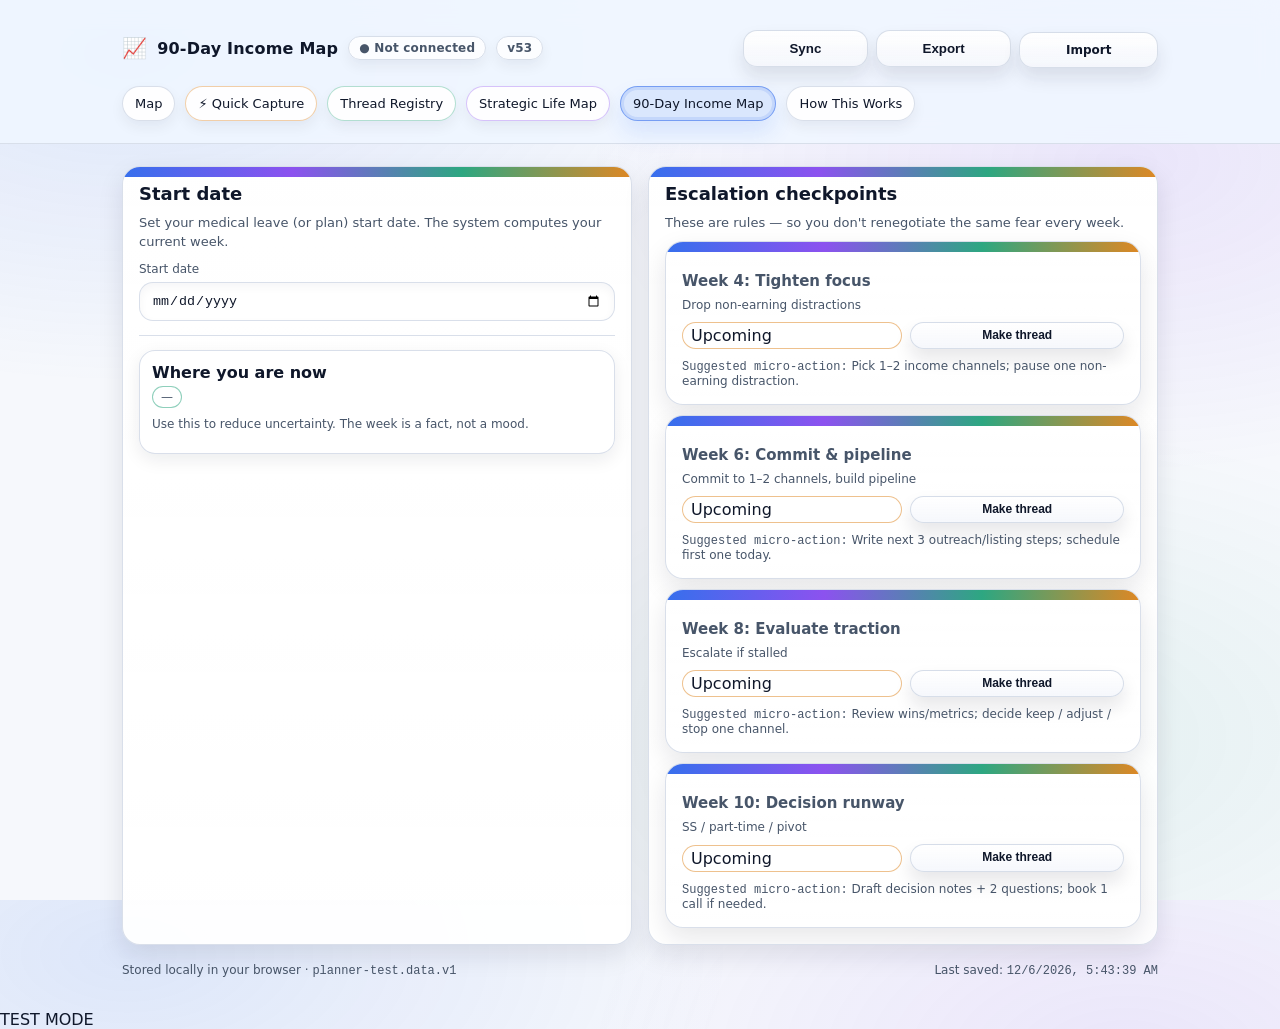
==== commit 8b7f4984: "Add files via upload" ====
--- a/90-day-income-map.html
+++ b/90-day-income-map.html
@@ -31,8 +31,8 @@
       <div class="nav">
         <a data-nav href="index.html">Map</a>
         <a data-nav href="quick-capture.html">⚡ Quick Capture</a>
+        <a data-nav href="strategic-life-map.html">Strategic Life Map</a>
         <a data-nav href="thread-registry.html">Thread Registry</a>
-        <a data-nav href="strategic-life-map.html">Strategic Life Map</a>
         <a data-nav href="90-day-income-map.html">90‑Day Income Map</a>
         <a data-nav href="how-this-works.html">How This Works</a>
       </div>
--- a/assets/style.css
+++ b/assets/style.css
@@ -547,3 +547,17 @@
 .tls-paused  { background: rgba(217,119,6,.14);  color: #92400e; border: 1px solid rgba(217,119,6,.35); }
 .tls-done    { background: rgba(5,150,105,.14);  color: #065f46; border: 1px solid rgba(5,150,105,.35); }
 .tls-idle    { background: rgba(148,163,184,.18);color: #475569; border: 1px solid rgba(148,163,184,.40); }
+
+
+/* 2-COLUMN THREAD LAYOUT */
+#threadsList.list {
+  display: grid;
+  grid-template-columns: repeat(2, 1fr);
+  gap: 1.5rem;
+}
+
+@media (max-width: 968px) {
+  #threadsList.list {
+    grid-template-columns: 1fr;
+  }
+}
